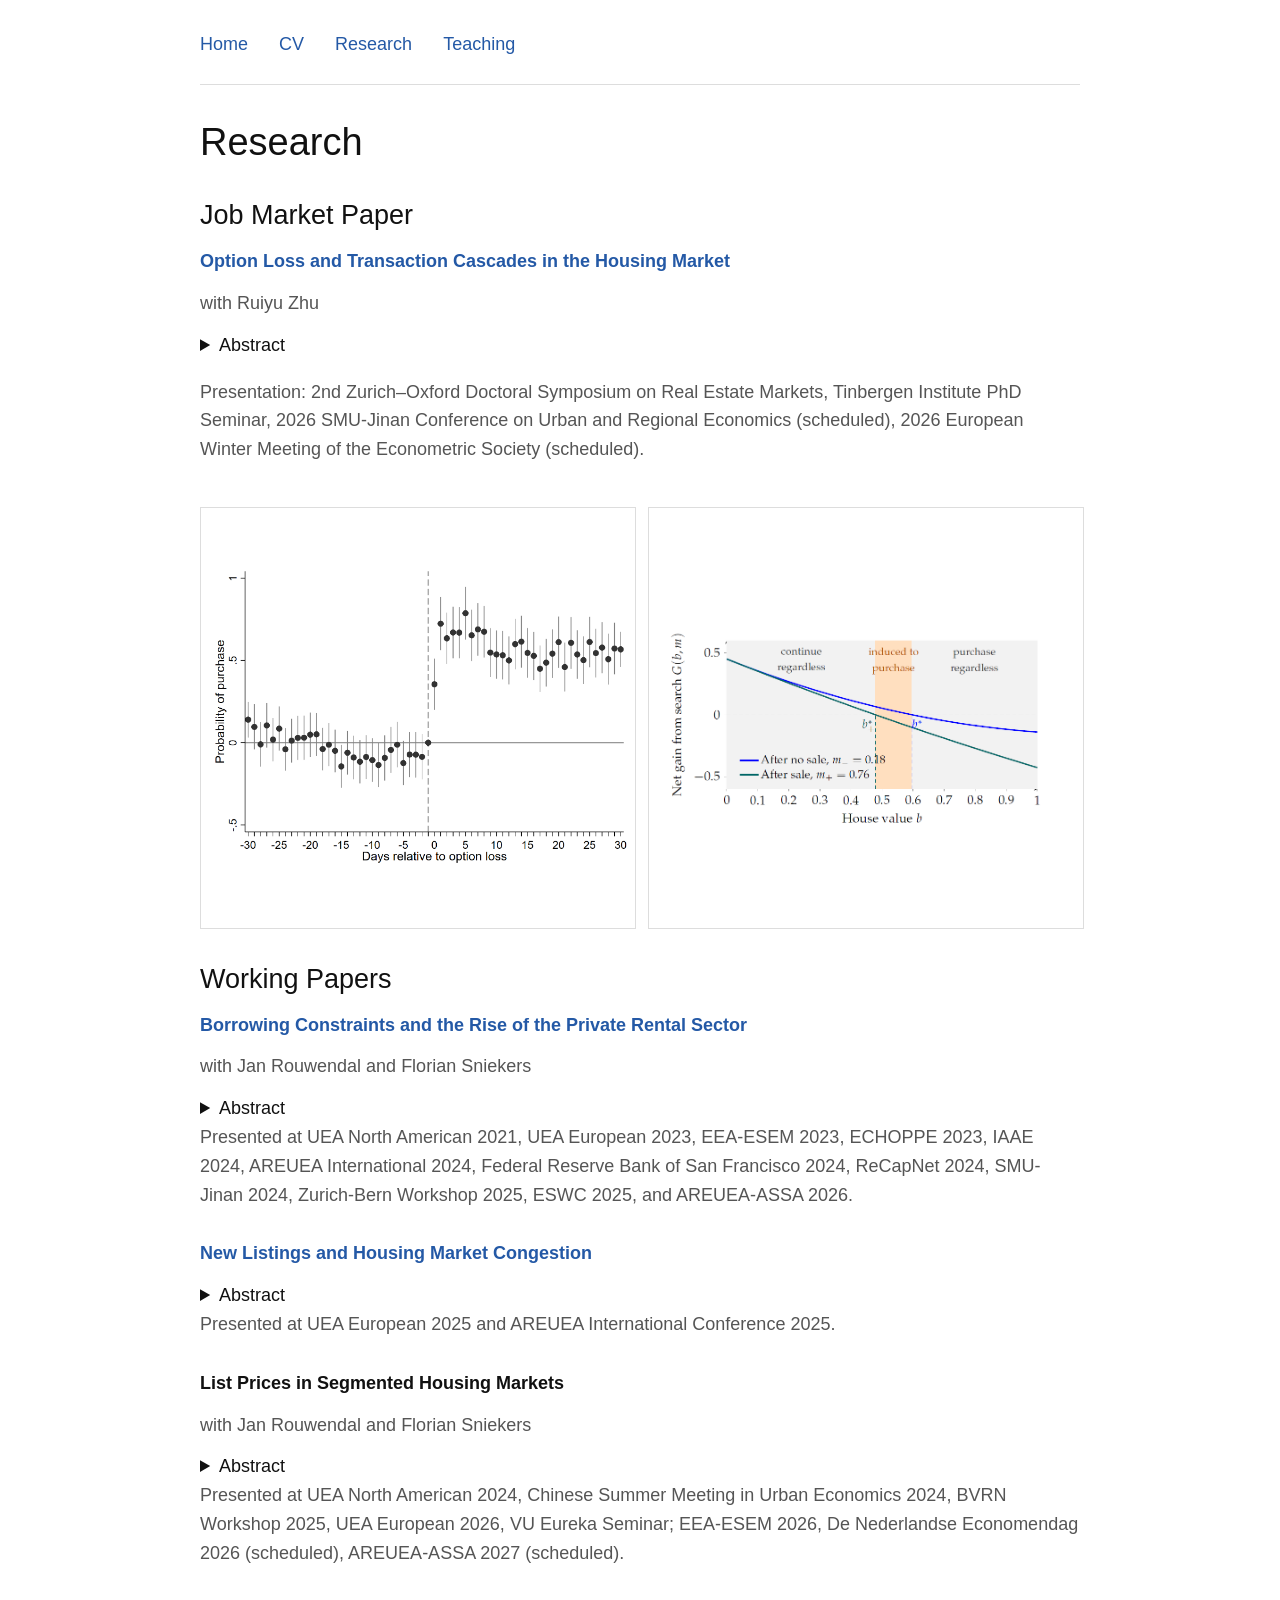
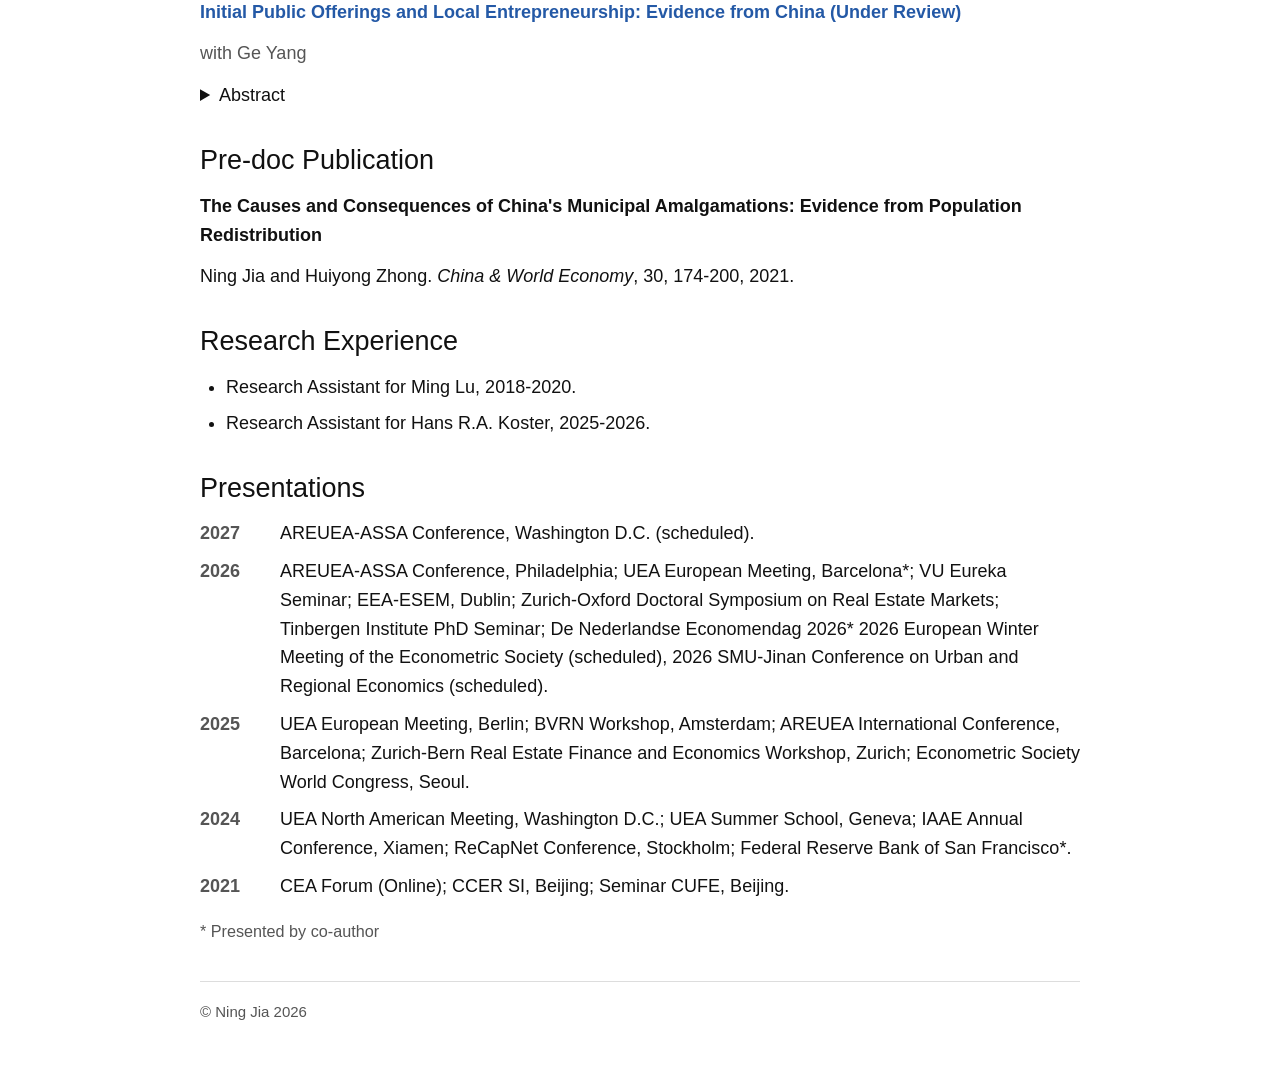
==== research.html @ c9e86076 "Update research.html" ====
<!doctype html>
<html lang="en">
  <head>
    <meta charset="utf-8">
    <meta name="viewport" content="width=device-width, initial-scale=1">
    <title>Research | Ning Jia</title>
    <link rel="stylesheet" href="style.css">
  </head>
  <body>
    <div class="wrapper">
      <nav aria-label="Main navigation">
        <ul>
          <li><a href="index.html">Home</a></li>
          <li><a href="assets/cv.pdf">CV</a></li>
          <li><a href="research.html">Research</a></li>
          <li><a href="teaching.html">Teaching</a></li>
        </ul>
      </nav>
      <hr>

      <main>
        <h1>Research</h1>

        <h2>Job Market Paper</h2>
        <div class="job-market">
          <div class="job-market-layout">
            <div>
                      <p class="paper-title">
          <a href="assets/Option Loss and Transaction Cascades.pdf" target="_blank">
            Option Loss and Transaction Cascades in the Housing Market
            </a>
        </p>
              <p class="muted">with Ruiyu Zhu</p>
          <details class="abstract">
          <summary>Abstract</summary>
          <p>
             In booming housing markets, transactions may generate their own momentum as property sales create urgency among other buyers. To rationalize this mechanism, we develop a dynamic sequential search model in which property sales signal tighter market conditions and generate transaction cascades. Using data from a major Chinese housing platform, we exploit the quasi-random timing of sales of previously visited properties to identify option-loss shocks. We find that option loss increases buyers' purchase probability by 67%, whereas sales of similar but unvisited properties have little effect, highlighting the importance of inclusion in the buyer's choice set. Consistent with the mechanism, the effect is stronger in tighter markets and among buyers with larger choice sets. A back-of-the-envelope calculation suggests that these cascades account for about 30% of market-level transaction activity. Option loss also reduces subsequent search, broadens search criteria, and is associated with higher transaction prices. Our findings identify option loss as a micro-level mechanism through which individual transactions trigger further transactions and amplify housing market activity.
        </p>
            </div>
             <p class="muted">Presentation: 2nd Zurich–Oxford Doctoral Symposium on Real Estate Markets, Tinbergen Institute PhD Seminar, 2026 SMU-Jinan Conference on Urban and Regional Economics (scheduled), 2026 European Winter Meeting of the Econometric Society (scheduled). </p>
            <figure style="display: flex; gap: 12px;">
  <img src="assets/TRAN_tom.png"
       alt="Illustration from housing market search research"
       style="width: calc(50% - 6px); height: auto;">

  <img src="assets/theory.png"
       alt="Second illustration from housing market search research"
       style="width: calc(50% - 6px); height: auto;">
</figure>
          </div>
        </div>

        <h2>Working Papers</h2>
        <div class="paper">
          <p class="paper-title">
          <a href="assets/BTL.pdf" target="_blank">
            Borrowing Constraints and the Rise of the Private Rental Sector
            </a>
        </p>
          <p class="muted">with Jan Rouwendal and Florian Sniekers</p>
          <details class="abstract">
          <summary>Abstract</summary>
          <p>
            Borrowing constraints may prevent individual households from buying a home, but do they also reduce the homeownership rate and expand the private rental sector? 
            We develop an empirical strategy that accounts for equilibrium spillovers, based on an assignment model in which investors convert owner-occupied homes into rentals for credit-constrained households. 
            This framework identifies both constrained households and those affected by investment spillovers, allowing quasi-experimental evidence to be interpreted as aggregate effects. Applying the method to Dutch mortgage policy tightenings from 2012 to 2016, we find that borrowing constraints 
            significantly expanded the private rental sector, accounting for up to 75% of its growth through 2017. Our findings imply that borrowing constraints play a central role in shaping tenure outcomes and 
            housing market composition.
        </p>
      </details>
          <p class="muted">
            Presented at UEA North American 2021, UEA European 2023, EEA-ESEM 2023, ECHOPPE 2023, IAAE 2024,
            AREUEA International 2024, Federal Reserve Bank of San Francisco 2024, ReCapNet 2024, SMU-Jinan 2024, Zurich-Bern Workshop 2025, ESWC 2025, and AREUEA-ASSA 2026.
          </p>
        </div>

          <div class="paper">
          <p class="paper-title">
          <a href="assets/Congestion.pdf" target="_blank">
            New Listings and Housing Market Congestion
            </a>
        </p>
          <details class="abstract">
          <summary>Abstract</summary>
          <p>
          This paper studies how new listings affect properties already on the market through the housing search process. I develop a sequential-search model that generates a stock-flow matching pattern and predictions about how congestion varies with entrant characteristics and incumbent listing age. Using detailed micro-level data, I find that a new listing reduces incumbent buyer visits by 15-18% and weekly sale probability by 11-14%, with little effect on list or sale prices. Consistent with the model, congestion is stronger for more price-competitive entrants and recently listed incumbents, and is also larger when properties are closer substitutes and local markets are smaller. The findings support a search-based mechanism in which new listings reshape buyers' search orderings and redistribute matching opportunities across sellers, primarily through the liquidity rather than the price margin.  
          </p>
          </details>
          <p class="muted">Presented at UEA European 2025 and AREUEA International Conference 2025.</p>
        </div>


                <div class="paper">
          <p class="paper-title">List Prices in Segmented Housing Markets</p>
          <p class="muted">with Jan Rouwendal and Florian Sniekers</p>
          <details class="abstract">
          <summary>Abstract</summary>
          <p>
            We study the role of list prices in frictional and segmented housing markets. 
            Using data from a large online housing platform in Beijing, where buyers state their preferred ranges for prices and housing characteristics, we show that list prices position listings into different buyer segments. 
            Exploiting list price revisions in a difference-in-differences design, we find that both downward and upward revisions attract buyers from other segments. 
            Downward revisions increase visitor flows persistently, leading to faster sales at lower prices, while upward revisions generate short-lived interest, higher sale probability, and higher transaction prices. 
            We develop a search model with segmentation and time-consuming inspections that rationalizes these patterns and explains under what conditions sellers may  want to change their list price.
          </p>
          </details>
          <p class="muted">
            Presented at UEA North American 2024, Chinese Summer Meeting in Urban
            Economics 2024, BVRN Workshop 2025, UEA European 2026, VU Eureka Seminar; EEA-ESEM 2026, De Nederlandse Economendag 2026 (scheduled), AREUEA-ASSA 2027 (scheduled).
          </p>
        </div>


          <div class="paper">
          <p class="paper-title">
          <a href="assets/IPO.pdf" target="_blank">
            Initial Public Offerings and Local Entrepreneurship: Evidence from China (Under Review)
            </a>
          <p class="muted">with Ge Yang</p>
          <details class="abstract">
          <summary>Abstract</summary>
          <p>
            This paper examines how a county’s first IPO affects local entrepreneurial activity in China. 
            Using a county-level panel spanning 1990–2022 and a staggered difference-in-differences design, we find that a county’s first IPO reduces both new firm registrations and the stock of active firms by 
            approximately 8%, while having no significant effect on firm exit. The decline in entry is concentrated among private firms and firms operating in the same industry as the IPO firm. 
            Moreover, the effect is stronger following IPOs by firms with larger employment, but does not vary with either their capital or local access to finance, pointing to labor market reallocation as the primary mechanism.
            Consistent with this interpretation, the negative effect is more pronounced for state-owned enterprise IPOs and in less-developed regions, where competition for local labor is likely to be stronger. 
            These findings show that IPOs can crowd out, rather than stimulate, local entrepreneurial activity, highlighting an important local resource reallocation effect of public listings.
        </p>
      </details>
        </div>

        <h2>Pre-doc Publication</h2>
        <p class="paper-title">The Causes and Consequences of China's Municipal Amalgamations: Evidence from Population Redistribution</p>
        <p>Ning Jia and Huiyong Zhong. <em>China &amp; World Economy</em>, 30, 174-200, 2021.</p>

        <h2>Research Experience</h2>
        <ul>
          <li>Research Assistant for Ming Lu, 2018-2020.</li>
          <li>Research Assistant for Hans R.A. Koster, 2025-2026.</li>
        </ul>

<h2>Presentations</h2> 

<ul class="presentation-list"> 
  <li><span class="year">2027</span><span>AREUEA-ASSA Conference, Washington D.C. (scheduled).</span></li> 
  
  <li><span class="year">2026</span><span>AREUEA-ASSA Conference, Philadelphia; UEA European Meeting, Barcelona*; VU Eureka Seminar; EEA-ESEM, Dublin;  Zurich-Oxford Doctoral Symposium on Real Estate Markets; Tinbergen Institute PhD Seminar; De Nederlandse Economendag 2026* 2026 European Winter Meeting of the Econometric Society (scheduled), 2026 SMU-Jinan Conference on Urban and Regional Economics (scheduled).</span></li> 
  
  <li><span class="year">2025</span><span>UEA European Meeting, Berlin; BVRN Workshop, Amsterdam; AREUEA International Conference, Barcelona; Zurich-Bern Real Estate Finance and Economics Workshop, Zurich; Econometric Society World Congress, Seoul.</span></li> 
  
  <li><span class="year">2024</span><span>UEA North American Meeting, Washington D.C.; UEA Summer School, Geneva; IAAE Annual Conference, Xiamen; ReCapNet Conference, Stockholm; Federal Reserve Bank of San Francisco*.</span></li> 
  
  <li><span class="year">2021</span><span>CEA Forum (Online); CCER SI, Beijing; Seminar CUFE, Beijing.</span></li> 
</ul> 

<p class="muted" style="font-size: 0.9em;">
  * Presented by co-author
</p>

</main>
      </main>

      <footer>© Ning Jia 2026</footer>
    </div>
  </body>
</html>
---- style.css ----
body {
  margin: 0;
  background: #fff;
  color: #111;
  font-family: -apple-system, BlinkMacSystemFont, "Segoe UI", Helvetica, Arial, sans-serif;
  font-size: 18px;
  line-height: 1.6;
}

.wrapper {
  max-width: 880px;
  margin: 0 auto;
  padding: 30px 24px 42px;
}

a {
  color: #2459a6;
  text-decoration: none;
}

a:hover {
  text-decoration: underline;
}

nav ul {
  margin: 0 0 18px;
  padding: 0;
  list-style: none;
}

nav li {
  display: inline-block;
  margin-right: 26px;
}

hr {
  height: 1px;
  margin: 0 0 34px;
  border: 0;
  border-top: 1px solid #ddd;
}

h1 {
  margin: 0 0 8px;
  font-size: 38px;
  line-height: 1.2;
  font-weight: 400;
}

h2 {
  margin: 34px 0 14px;
  font-size: 27px;
  line-height: 1.25;
  font-weight: 500;
}

h3 {
  margin: 24px 0 5px;
  font-size: 20px;
  line-height: 1.35;
  font-weight: 600;
}

p {
  margin: 0 0 13px;
}

ul {
  margin-top: 0;
  padding-left: 26px;
}

li {
  margin-bottom: 7px;
}

.profile {
  display: grid;
  grid-template-columns: 280px minmax(0, 1fr);
  gap: 42px;
  align-items: start;
  margin-bottom: 34px;
}

.portrait {
  display: grid;
  place-items: center;
  width: 260px;
  min-height: 310px;
  border: 1px solid #ddd;
  background: #f7f7f7;
  color: #555;
  font-size: 46px;
  font-weight: 600;
}

.muted {
  color: #555;
}

.paper {
  margin-bottom: 30px;
}

.paper-title {
  font-weight: 600;
}

.job-market {
  margin: 10px 0 34px;
  padding: 0;
  border: 0;
  background: transparent;
}

.job-market-layout {
  display: grid;
  grid-template-columns: 1fr;
  gap: 18px;
}

figure {
  margin: 12px 0 0;
  min-height: 420px;
  background: #fff;
}

img {
  display: block;
  width: 100%;
  min-height: 420px;
  height: 100%;
  object-fit: contain;
  border: 1px solid #ddd;
}

.presentation-list {
  padding-left: 0;
  list-style: none;
}

.presentation-list li {
  display: grid;
  grid-template-columns: 64px minmax(0, 1fr);
  gap: 16px;
  margin-bottom: 9px;
}

.year {
  color: #555;
  font-weight: 600;
}

footer {
  margin-top: 36px;
  padding-top: 18px;
  border-top: 1px solid #ddd;
  color: #555;
  font-size: 15px;
}

@media (max-width: 680px) {
  body {
    font-size: 17px;
  }

  .profile,
  .job-market-layout,
  .presentation-list li {
    grid-template-columns: 1fr;
  }

  .portrait {
    width: min(100%, 300px);
    min-height: 340px;
  }

  figure,
  img {
    min-height: 280px;
  }

  nav li {
    margin-right: 16px;
    margin-bottom: 6px;
  }
}
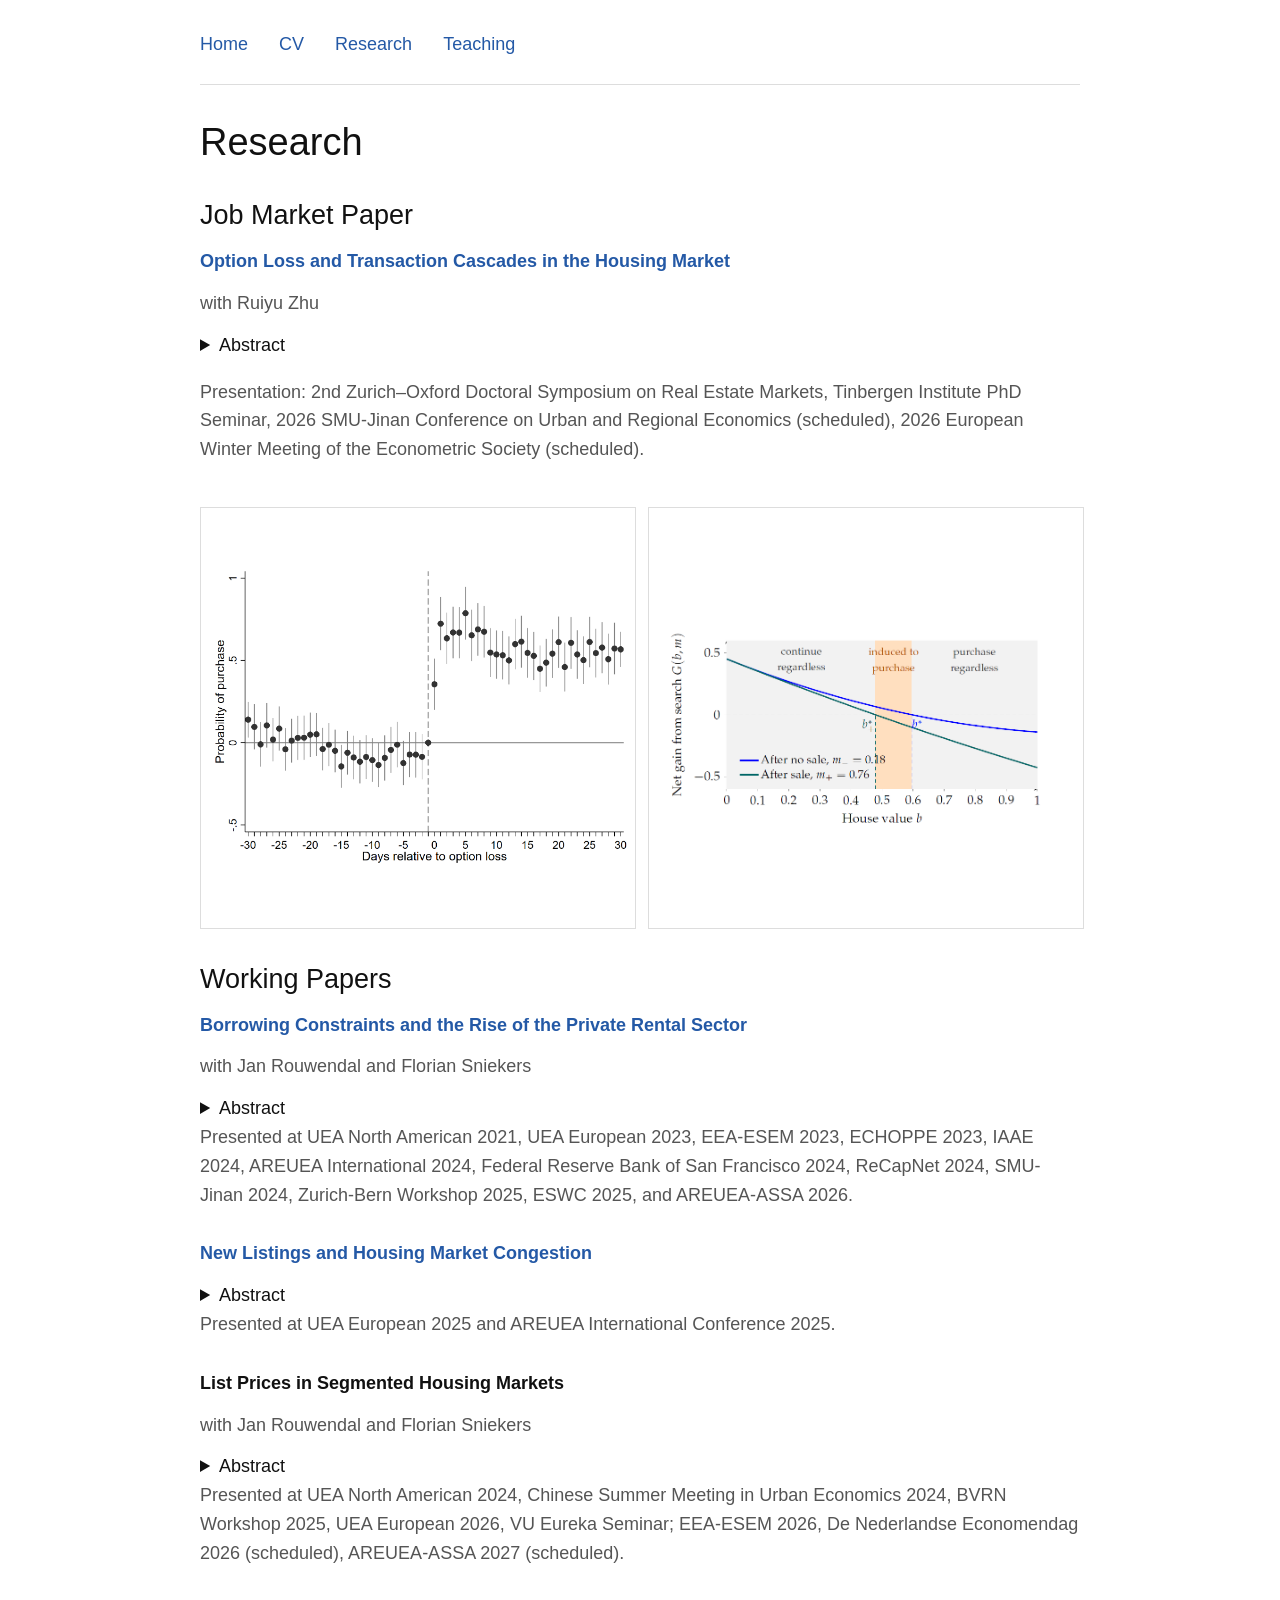
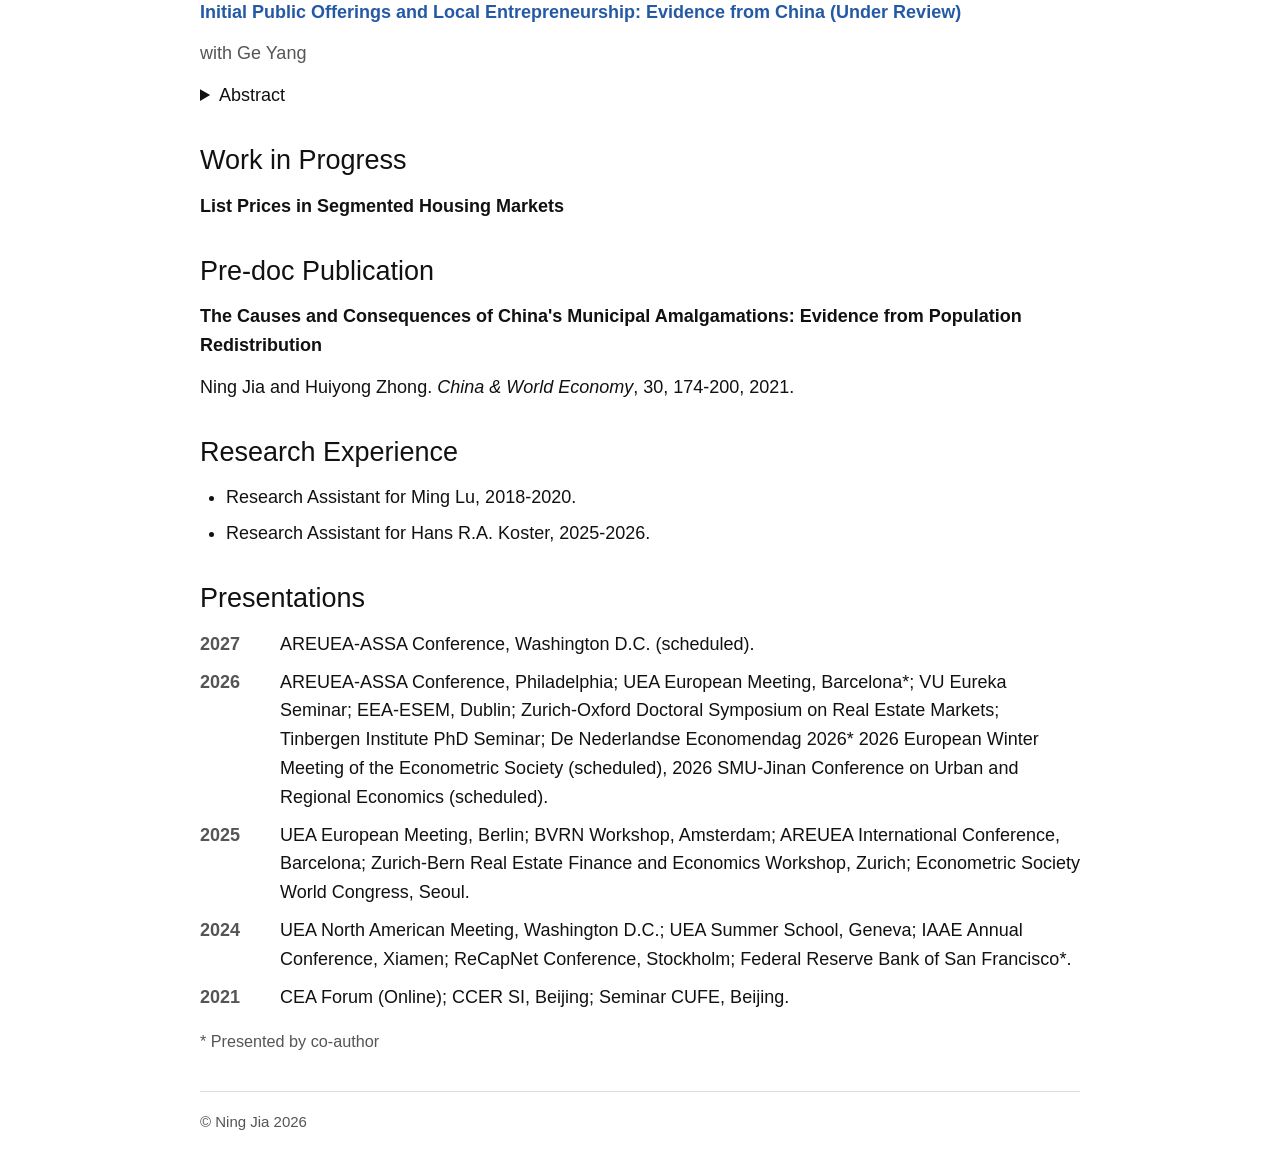
==== commit 2cf689b9: "Add 'Work in Progress' section to research.html" ====
--- a/research.html
+++ b/research.html
@@ -129,6 +129,12 @@
       </details>
         </div>
 
+        <h2>Work in Progress</h2>
+        <div class="paper">
+          <p class="paper-title">List Prices in Segmented Housing Markets</p>
+        </div>
+        
+        
         <h2>Pre-doc Publication</h2>
         <p class="paper-title">The Causes and Consequences of China's Municipal Amalgamations: Evidence from Population Redistribution</p>
         <p>Ning Jia and Huiyong Zhong. <em>China &amp; World Economy</em>, 30, 174-200, 2021.</p>
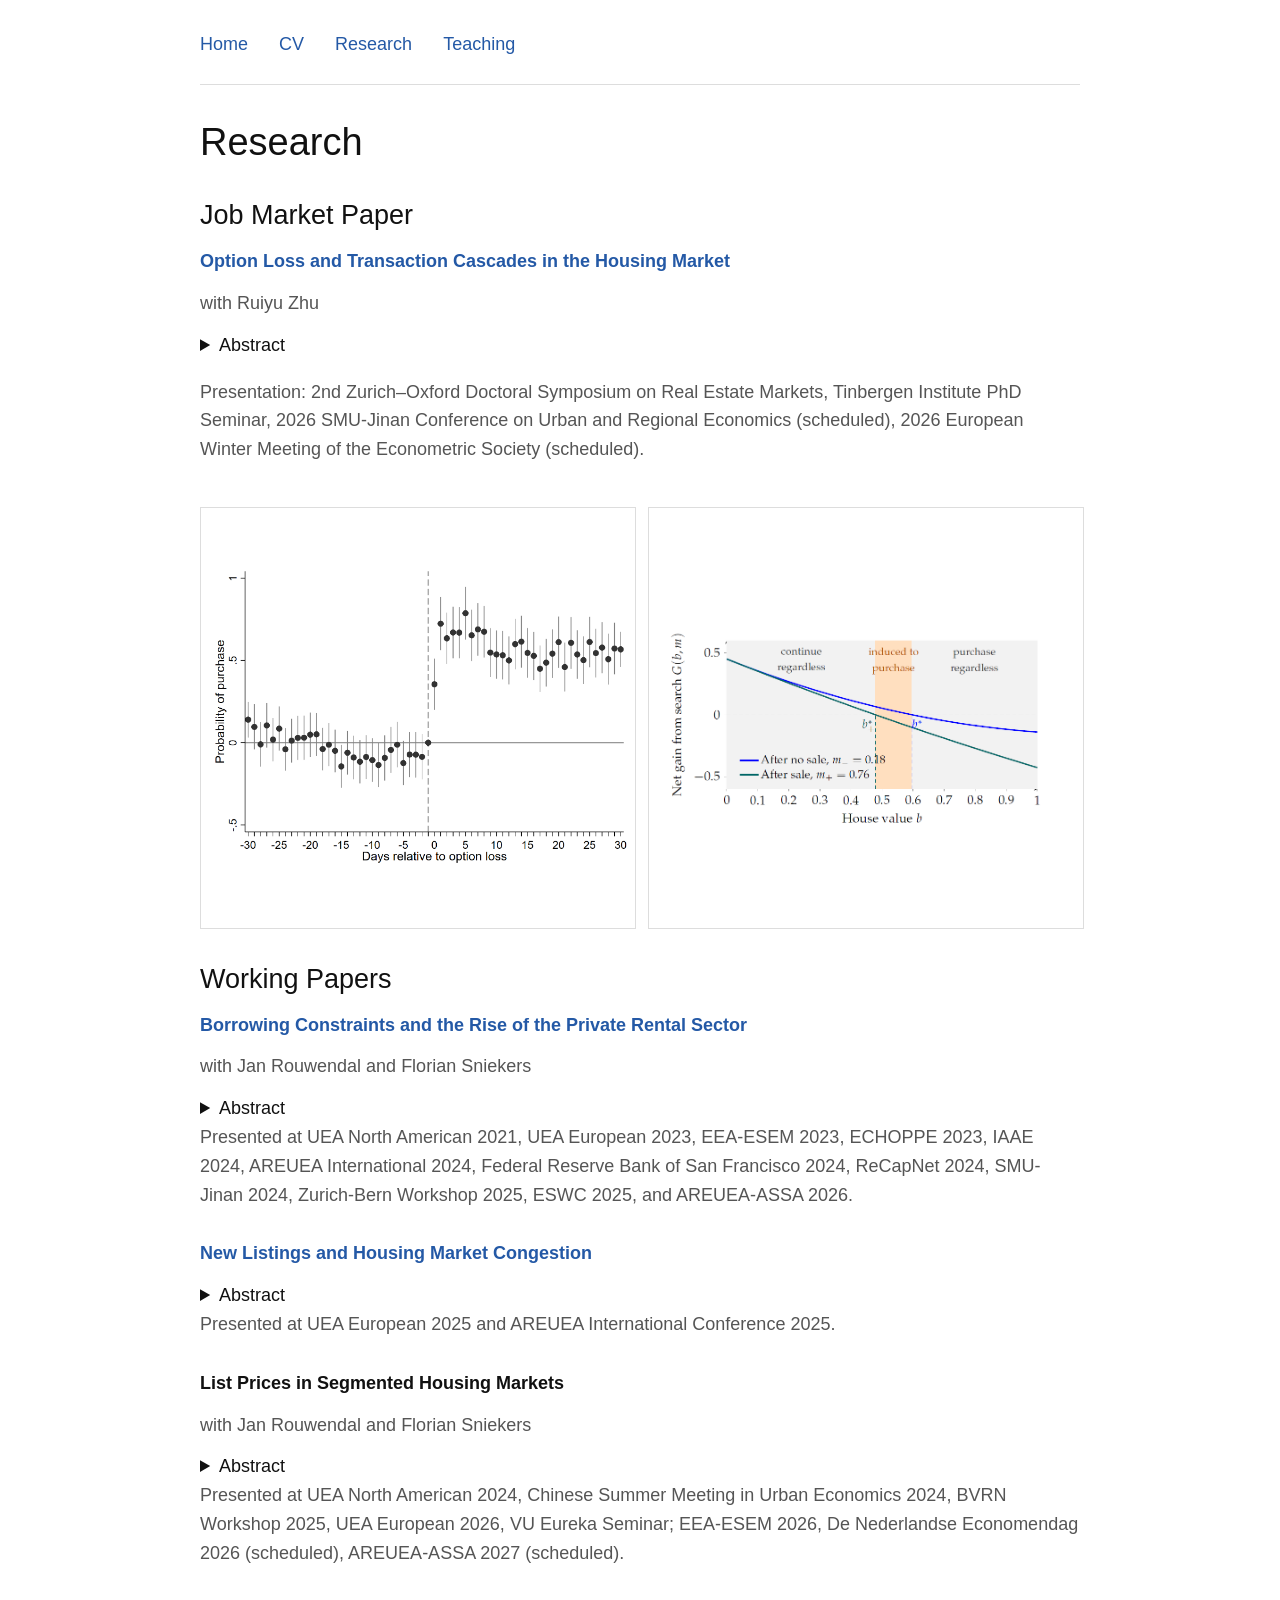
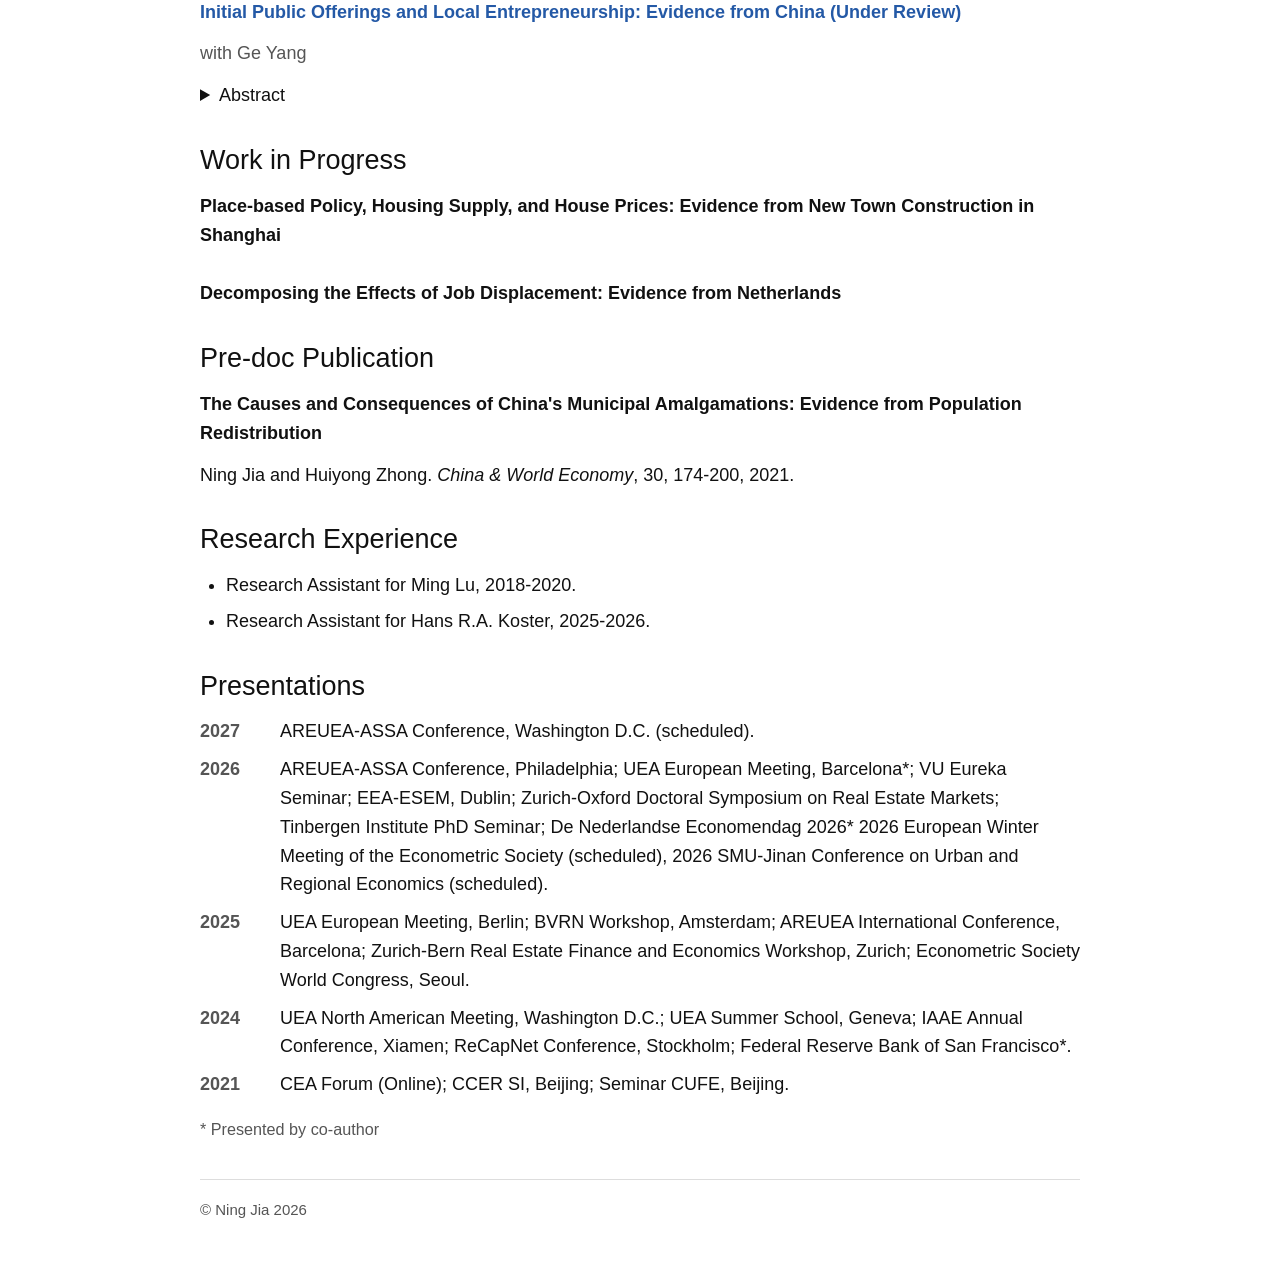
==== commit 65720c84: "Update research.html" ====
--- a/research.html
+++ b/research.html
@@ -131,7 +131,11 @@
 
         <h2>Work in Progress</h2>
         <div class="paper">
-          <p class="paper-title">List Prices in Segmented Housing Markets</p>
+          <p class="paper-title">Place-based Policy, Housing Supply, and House Prices: Evidence from New Town Construction in Shanghai</p>
+        </div>
+
+        <div class="paper">
+          <p class="paper-title">Decomposing the Effects of Job Displacement: Evidence from Netherlands </p>
         </div>
         
         
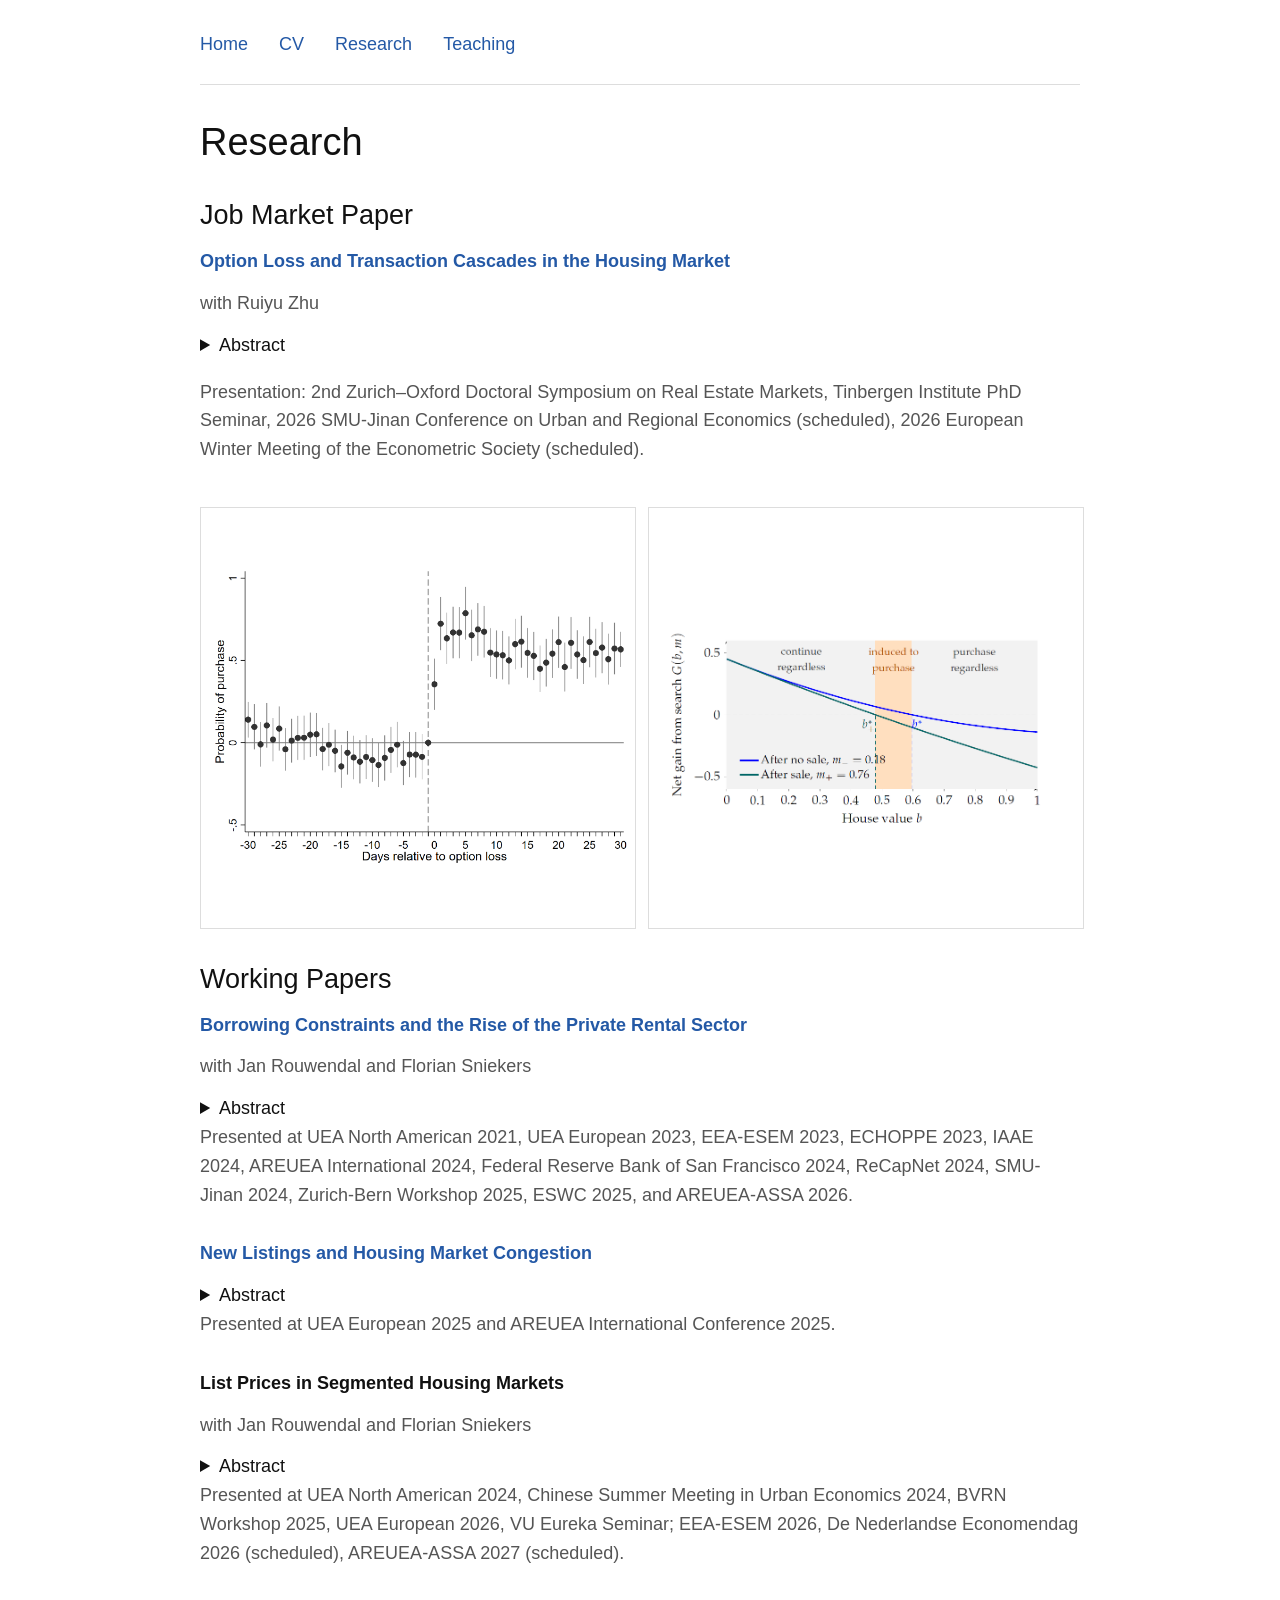
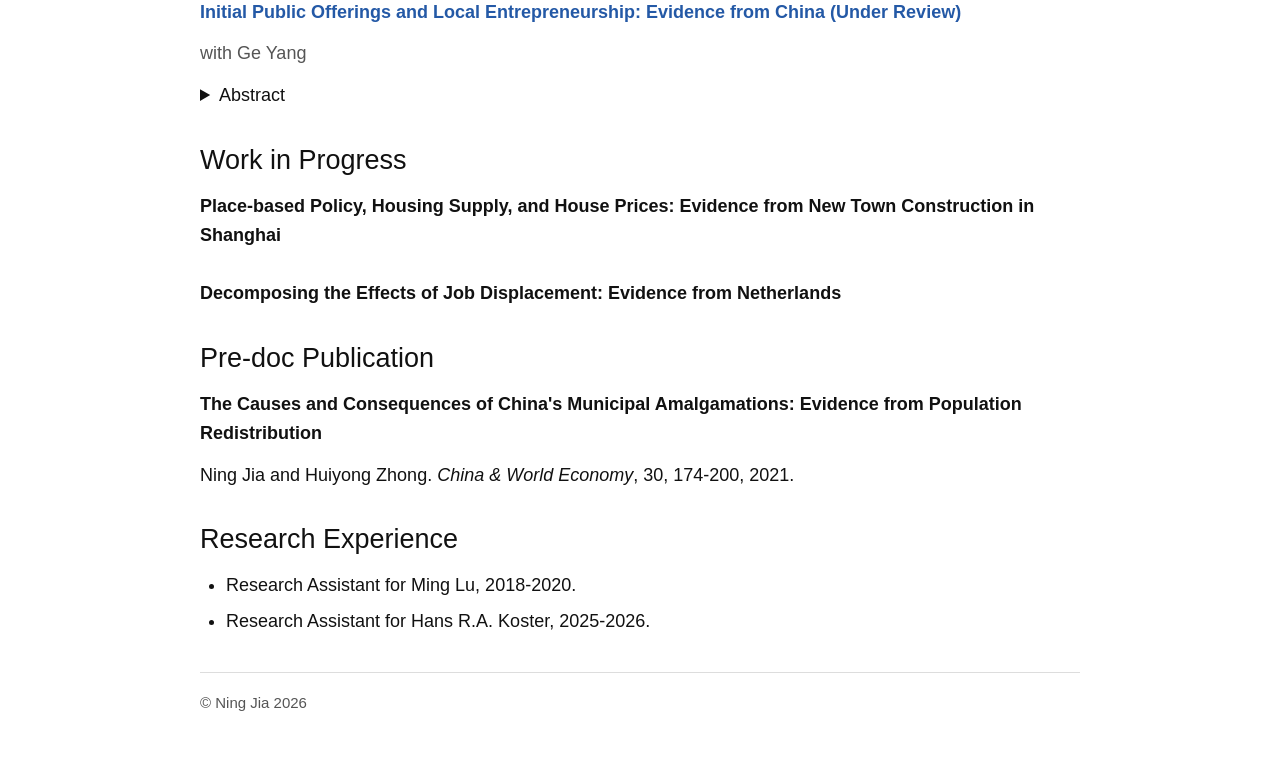
==== commit 02f7abac: "Remove presentations section from research.html Removed the presentations section and related notes " ====
--- a/research.html
+++ b/research.html
@@ -149,24 +149,6 @@
           <li>Research Assistant for Hans R.A. Koster, 2025-2026.</li>
         </ul>
 
-<h2>Presentations</h2> 
-
-<ul class="presentation-list"> 
-  <li><span class="year">2027</span><span>AREUEA-ASSA Conference, Washington D.C. (scheduled).</span></li> 
-  
-  <li><span class="year">2026</span><span>AREUEA-ASSA Conference, Philadelphia; UEA European Meeting, Barcelona*; VU Eureka Seminar; EEA-ESEM, Dublin;  Zurich-Oxford Doctoral Symposium on Real Estate Markets; Tinbergen Institute PhD Seminar; De Nederlandse Economendag 2026* 2026 European Winter Meeting of the Econometric Society (scheduled), 2026 SMU-Jinan Conference on Urban and Regional Economics (scheduled).</span></li> 
-  
-  <li><span class="year">2025</span><span>UEA European Meeting, Berlin; BVRN Workshop, Amsterdam; AREUEA International Conference, Barcelona; Zurich-Bern Real Estate Finance and Economics Workshop, Zurich; Econometric Society World Congress, Seoul.</span></li> 
-  
-  <li><span class="year">2024</span><span>UEA North American Meeting, Washington D.C.; UEA Summer School, Geneva; IAAE Annual Conference, Xiamen; ReCapNet Conference, Stockholm; Federal Reserve Bank of San Francisco*.</span></li> 
-  
-  <li><span class="year">2021</span><span>CEA Forum (Online); CCER SI, Beijing; Seminar CUFE, Beijing.</span></li> 
-</ul> 
-
-<p class="muted" style="font-size: 0.9em;">
-  * Presented by co-author
-</p>
-
 </main>
       </main>
 
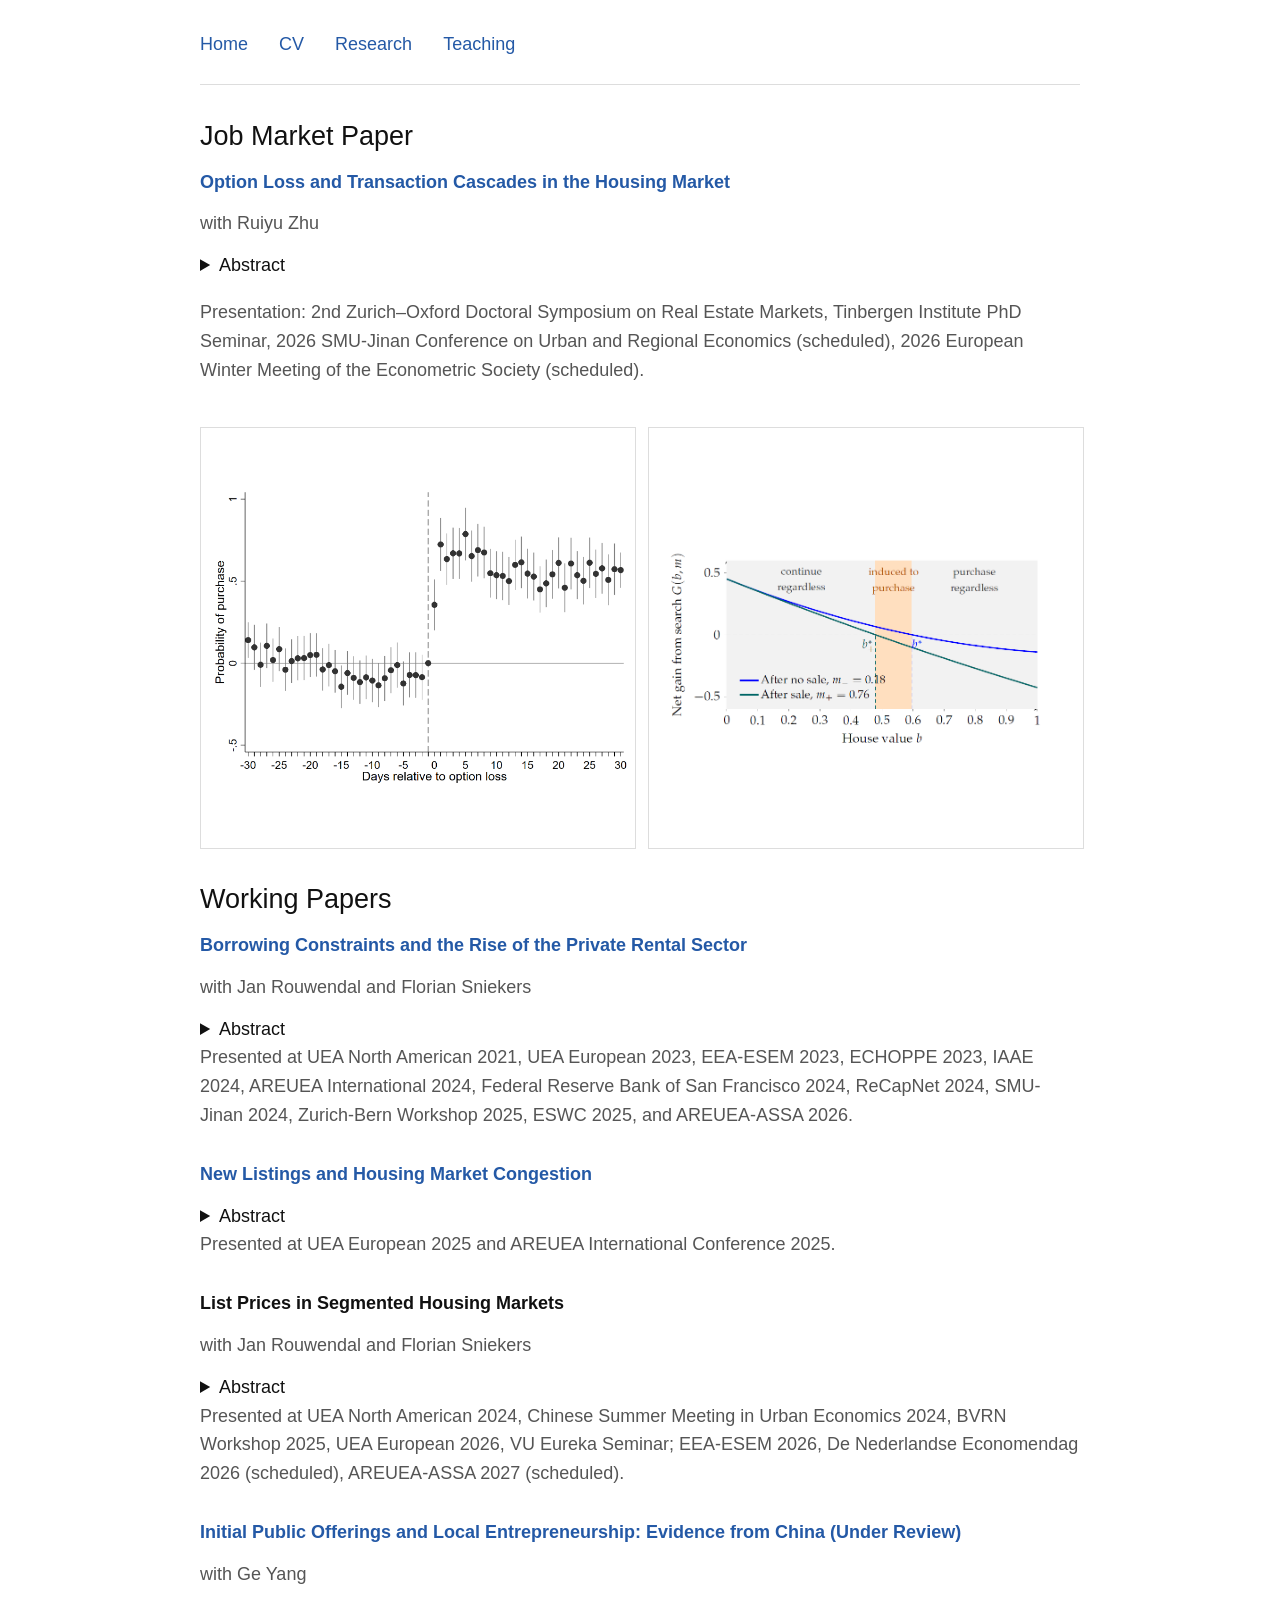
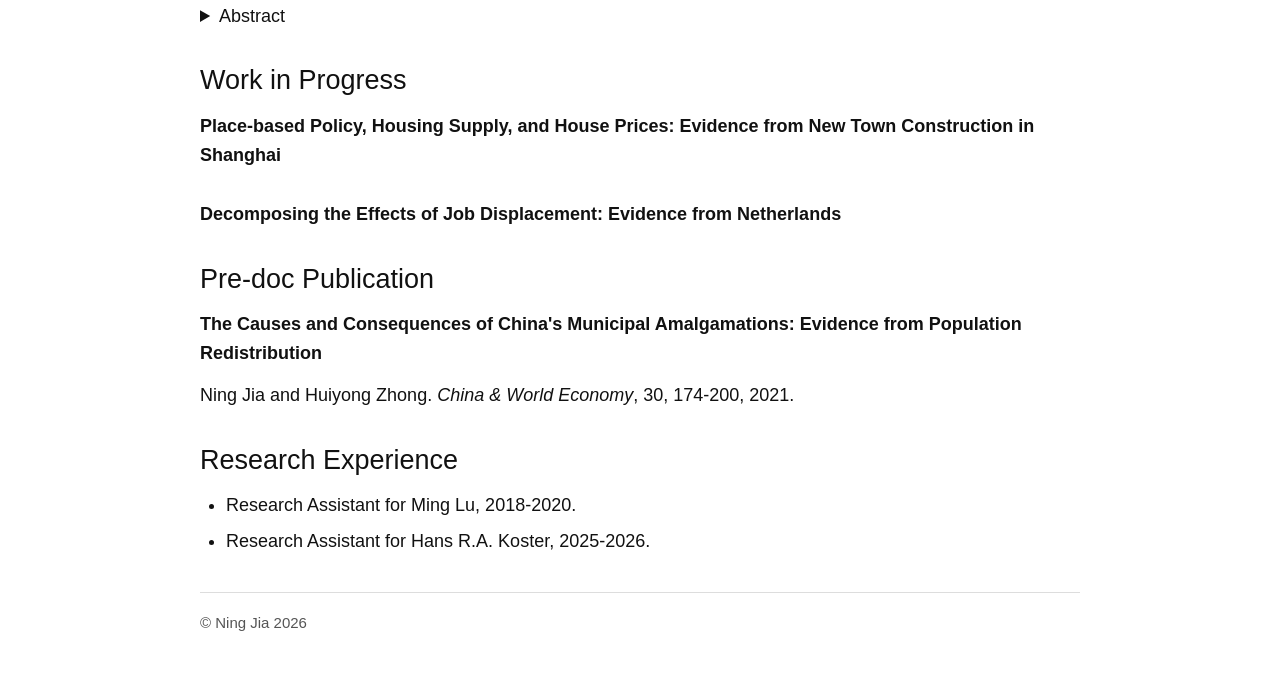
==== commit 24b18015: "Remove main heading from research.html Removed the main heading 'Research' from the HTML." ====
--- a/research.html
+++ b/research.html
@@ -19,8 +19,6 @@
       <hr>
 
       <main>
-        <h1>Research</h1>
-
         <h2>Job Market Paper</h2>
         <div class="job-market">
           <div class="job-market-layout">
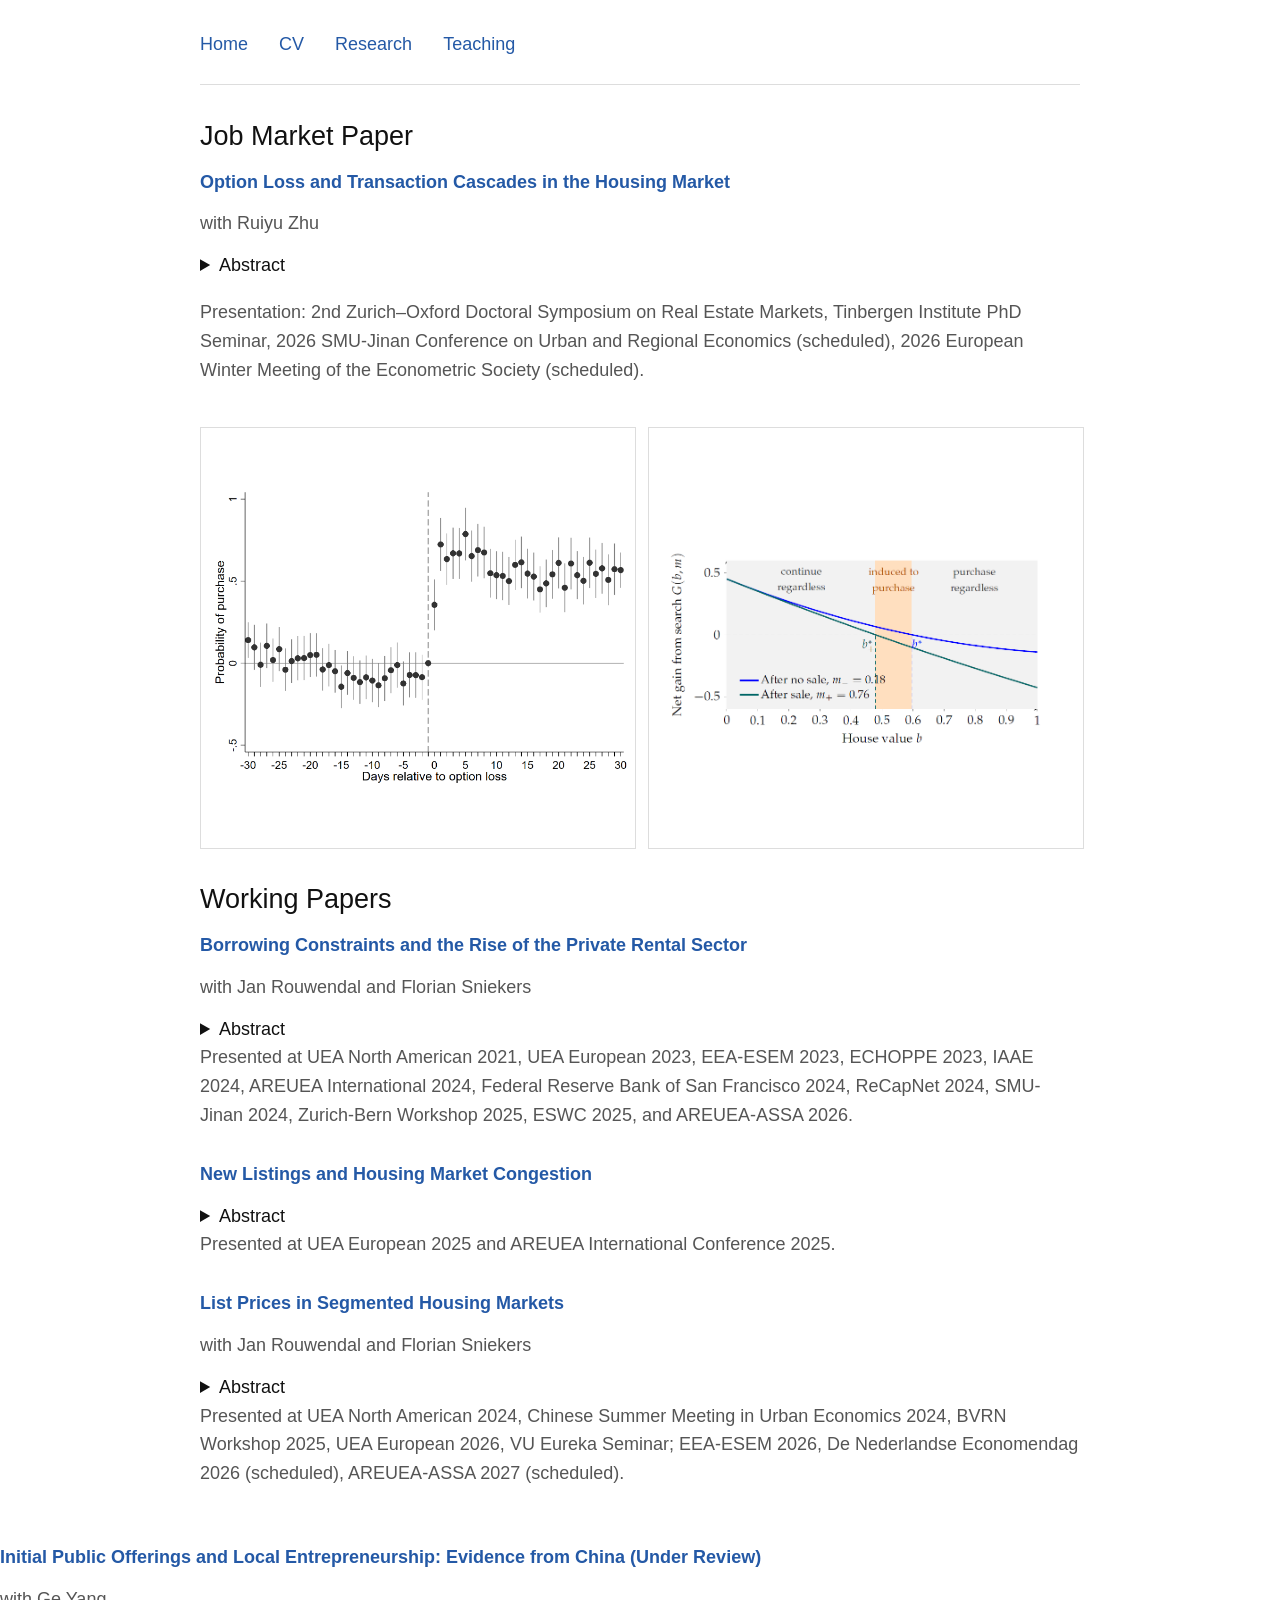
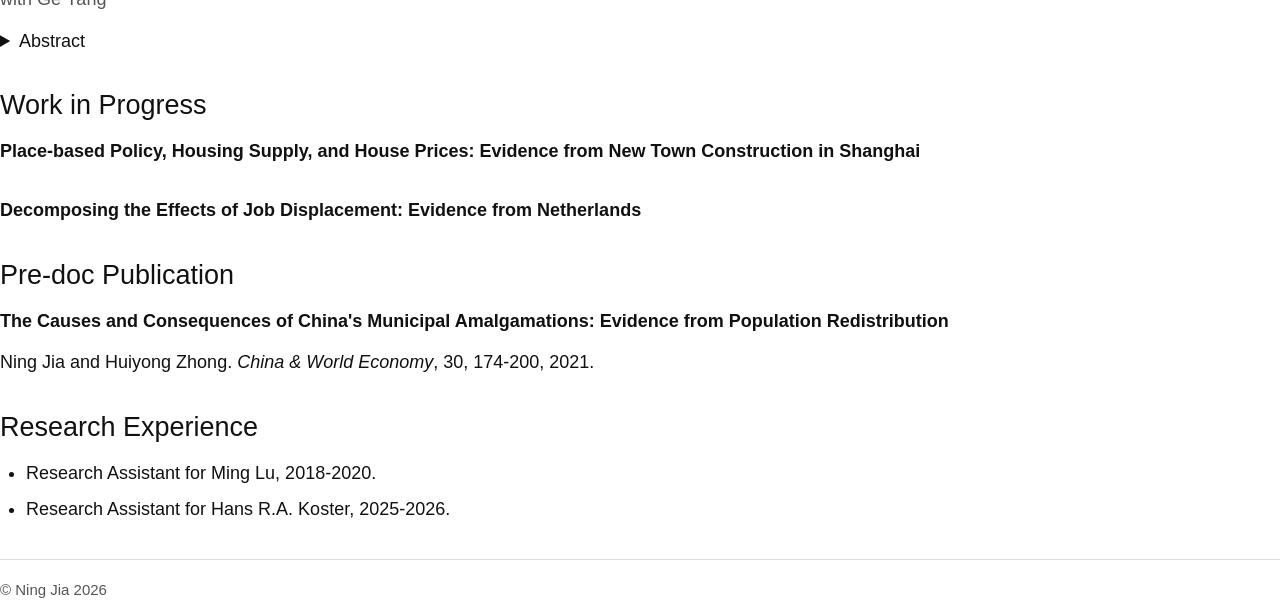
==== commit e800717e: "Update research.html" ====
--- a/research.html
+++ b/research.html
@@ -86,11 +86,12 @@
           </details>
           <p class="muted">Presented at UEA European 2025 and AREUEA International Conference 2025.</p>
         </div>
-
-
-                <div class="paper">
-          <p class="paper-title">List Prices in Segmented Housing Markets</p>
-          <p class="muted">with Jan Rouwendal and Florian Sniekers</p>
+          <p class="paper-title">
+          <a href="assets/BTL.pdf" target="_blank">
+            List Prices in Segmented Housing Markets
+            </a>
+        </p>
+        <p class="muted">with Jan Rouwendal and Florian Sniekers</p>
           <details class="abstract">
           <summary>Abstract</summary>
           <p>
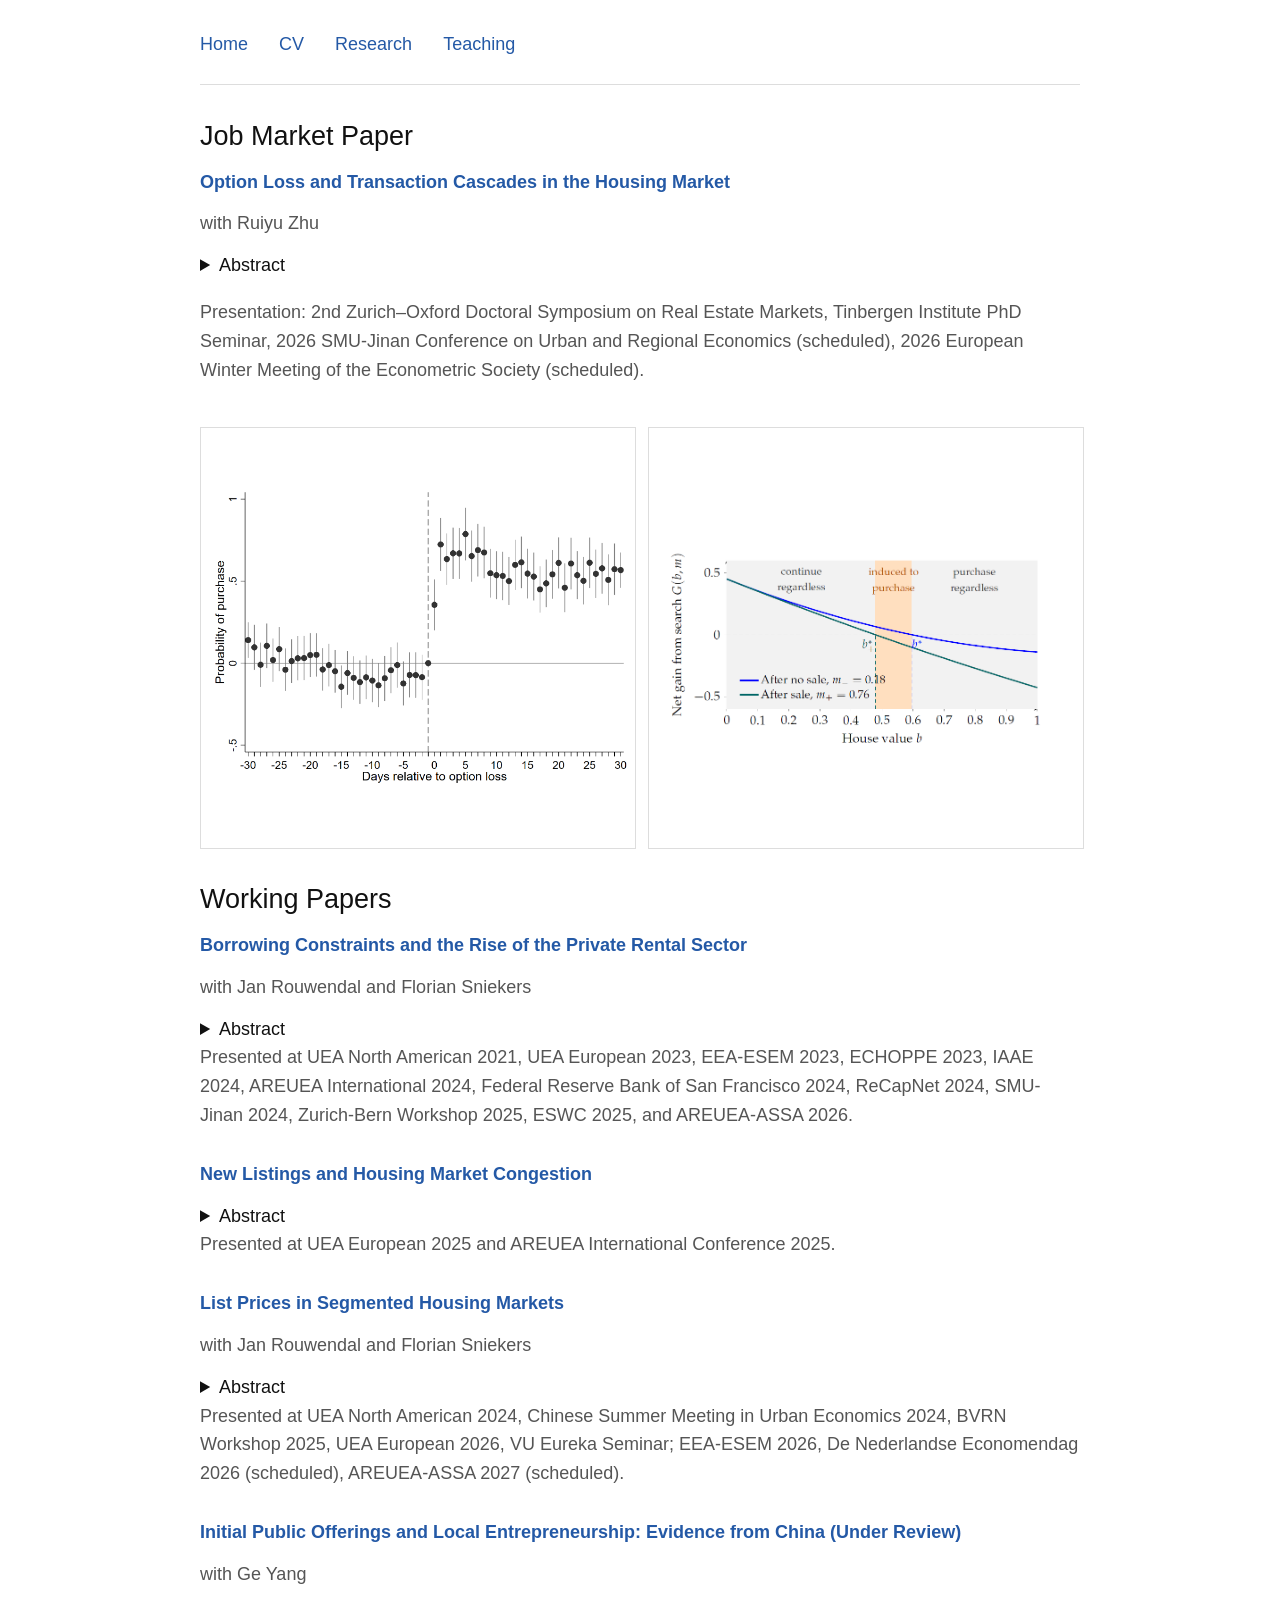
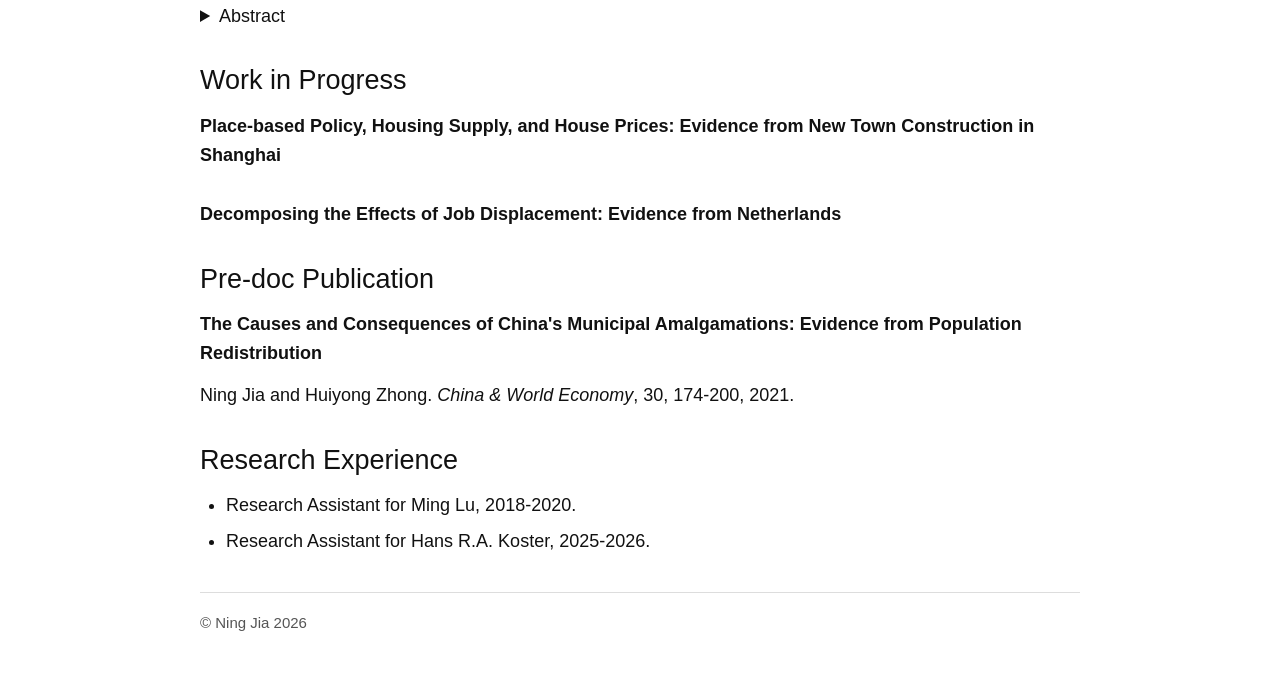
==== commit 7ae25832: "Add paper section with title and link" ====
--- a/research.html
+++ b/research.html
@@ -86,8 +86,10 @@
           </details>
           <p class="muted">Presented at UEA European 2025 and AREUEA International Conference 2025.</p>
         </div>
+
+          <div class="paper">
           <p class="paper-title">
-          <a href="assets/BTL.pdf" target="_blank">
+          <a href="assets/List_price.pdf" target="_blank">
             List Prices in Segmented Housing Markets
             </a>
         </p>
